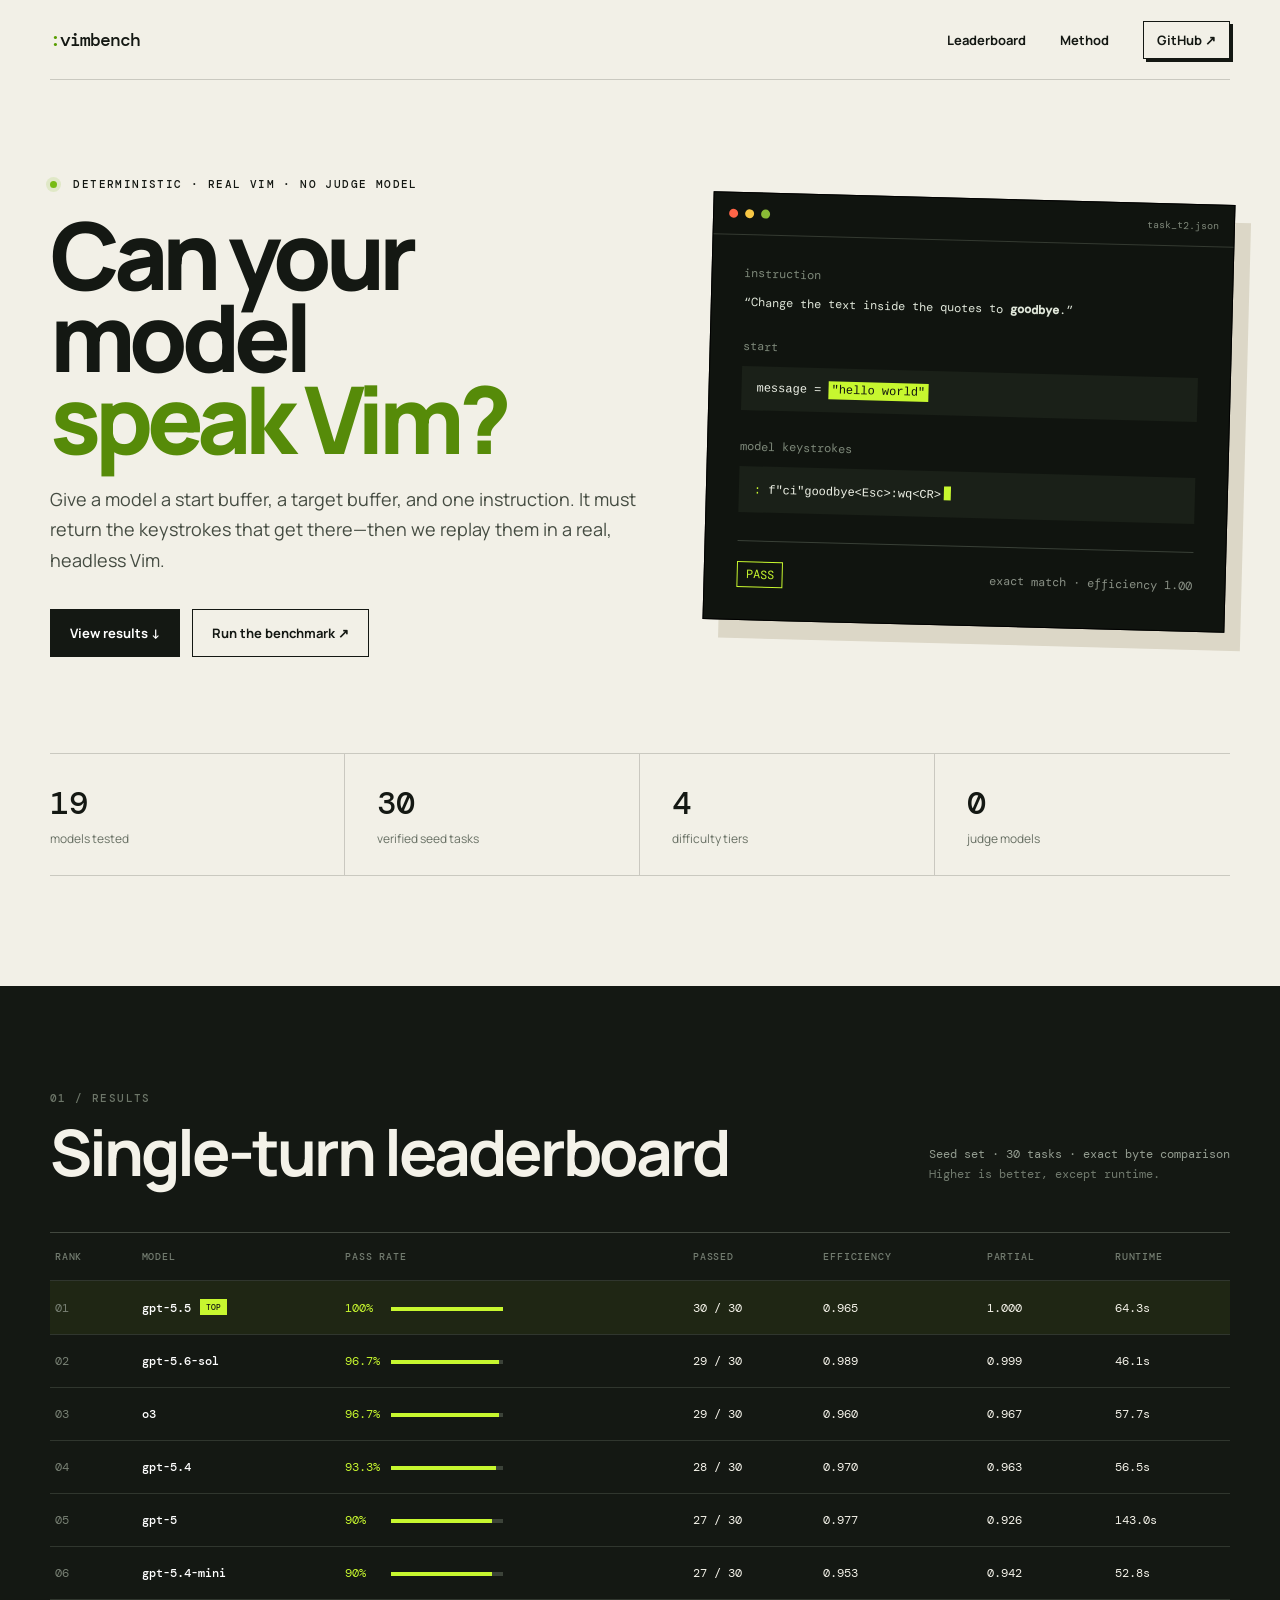
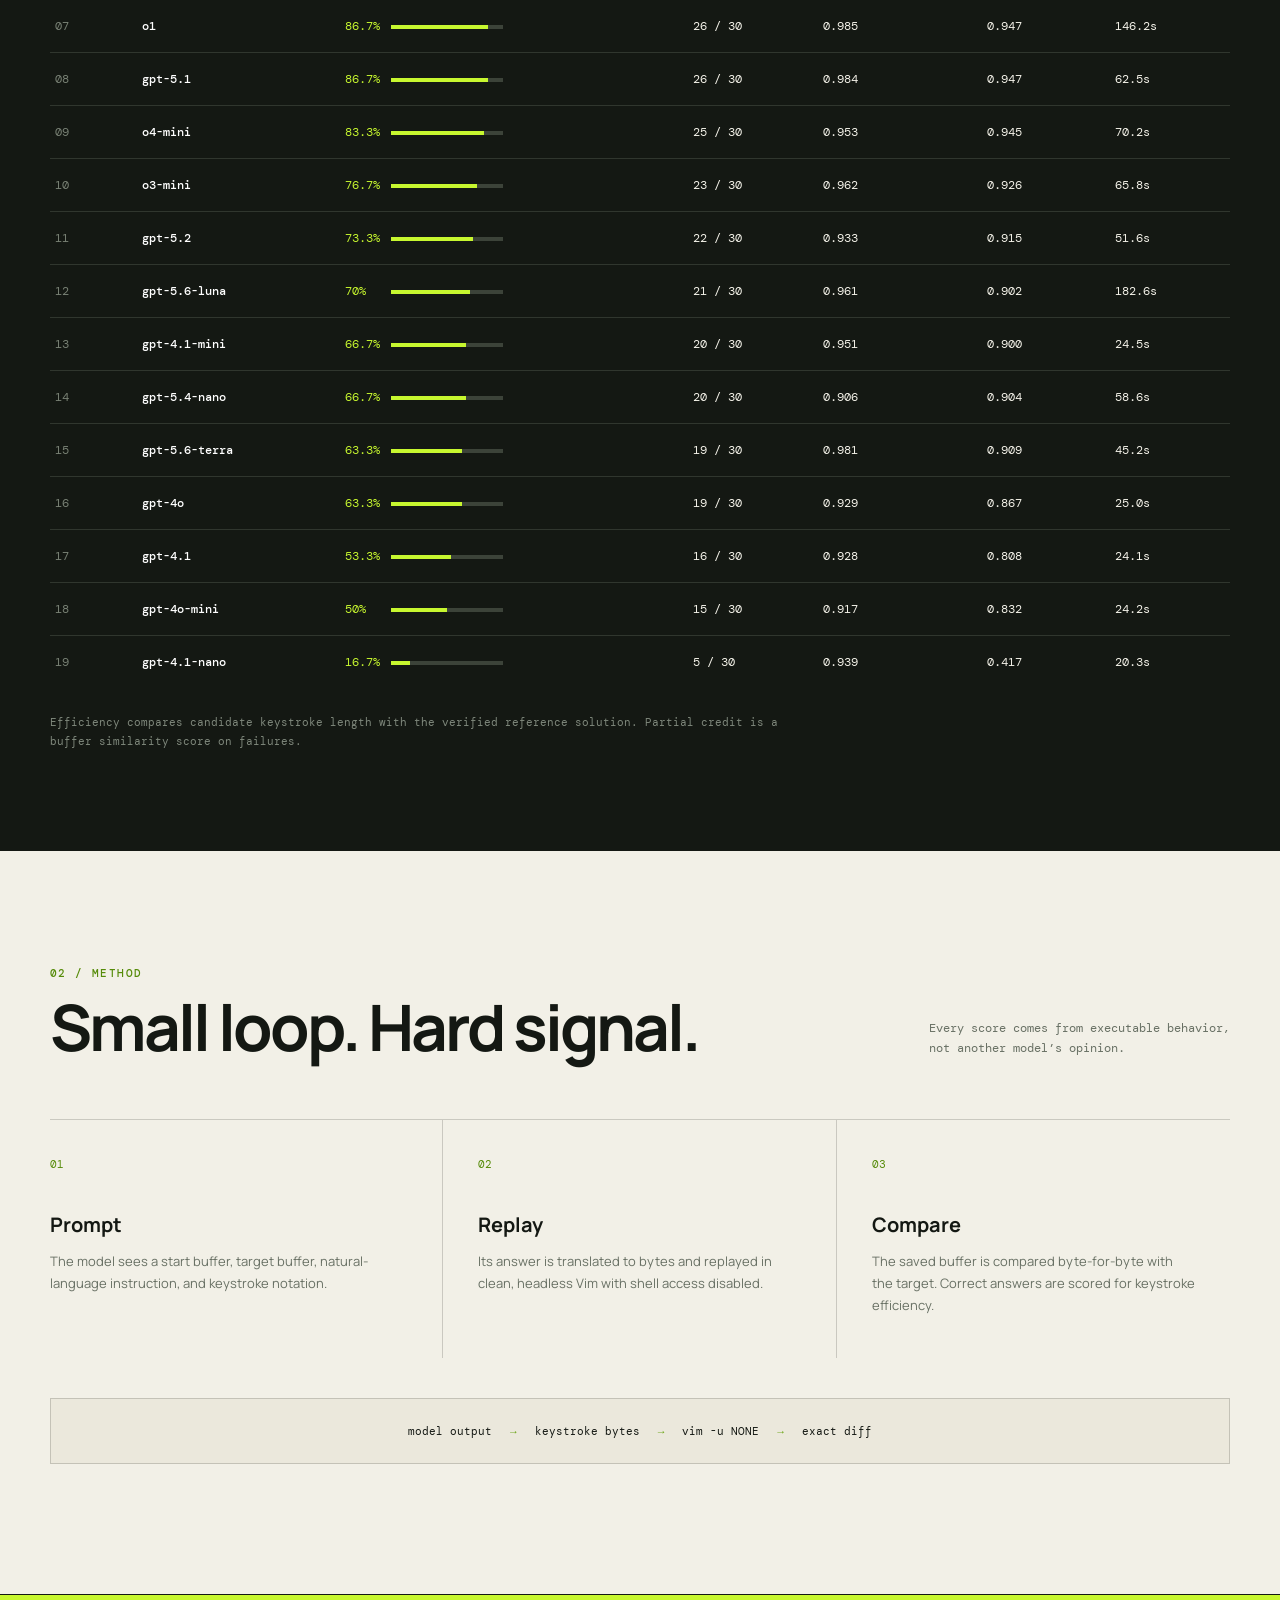
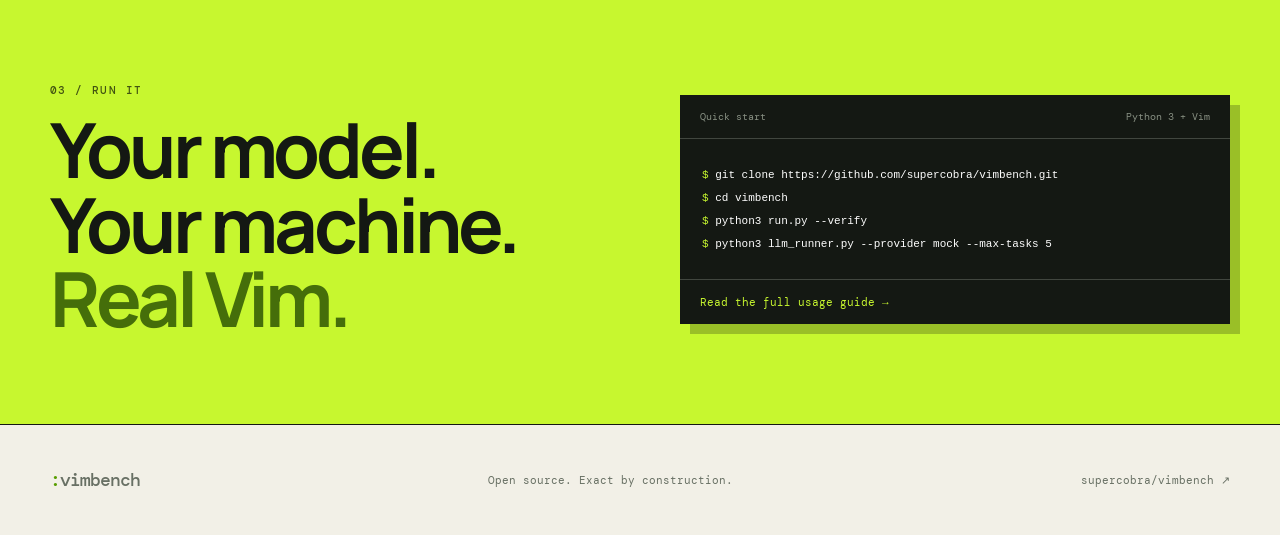
==== site/index.html @ 8936f8d9 "Add GitHub Pages benchmark leaderboard" ====
<!doctype html>
<html lang="en">
<head>
  <meta charset="utf-8">
  <meta name="viewport" content="width=device-width, initial-scale=1">
  <meta name="description" content="vimbench measures how well language models can edit text using real Vim keystrokes.">
  <meta name="theme-color" content="#10140f">
  <meta property="og:title" content="vimbench — LLM Vim skill benchmark">
  <meta property="og:description" content="Exact, deterministic scoring for language models editing with real Vim.">
  <meta property="og:type" content="website">
  <meta property="og:url" content="https://supercobra.github.io/vimbench/">
  <title>vimbench — benchmark LLMs on Vim</title>
  <link rel="stylesheet" href="styles.css">
  <script src="app.js" defer></script>
</head>
<body>
  <a class="skip-link" href="#leaderboard">Skip to leaderboard</a>
  <header class="nav shell">
    <a class="brand" href="#top" aria-label="vimbench home"><span aria-hidden="true">:</span>vimbench</a>
    <nav aria-label="Primary navigation">
      <a href="#leaderboard">Leaderboard</a>
      <a href="#method">Method</a>
      <a class="repo-link" href="https://github.com/supercobra/vimbench">GitHub <span aria-hidden="true">↗</span></a>
    </nav>
  </header>

  <main id="top">
    <section class="hero shell">
      <div class="hero-copy">
        <p class="eyebrow"><span class="status-dot" aria-hidden="true"></span> deterministic · real Vim · no judge model</p>
        <h1>Can your model<br><em>speak Vim?</em></h1>
        <p class="lede">Give a model a start buffer, a target buffer, and one instruction. It must return the keystrokes that get there—then we replay them in a real, headless Vim.</p>
        <div class="actions">
          <a class="button primary" href="#leaderboard">View results <span aria-hidden="true">↓</span></a>
          <a class="button secondary" href="https://github.com/supercobra/vimbench#usage-examples">Run the benchmark <span aria-hidden="true">↗</span></a>
        </div>
      </div>
      <div class="terminal" aria-label="Example vimbench task">
        <div class="terminal-bar"><span></span><span></span><span></span><strong>task_t2.json</strong></div>
        <div class="terminal-body">
          <p><span class="muted">instruction</span></p>
          <p class="quote">“Change the text inside the quotes to <b>goodbye</b>.”</p>
          <p><span class="muted">start</span></p>
          <pre><code>message = <mark>"hello world"</mark></code></pre>
          <p><span class="muted">model keystrokes</span></p>
          <pre class="command"><code><span class="prompt">:</span> f"ci"goodbye&lt;Esc&gt;:wq&lt;CR&gt;<span class="cursor"></span></code></pre>
          <div class="terminal-result"><span>PASS</span><span>exact match · efficiency 1.00</span></div>
        </div>
      </div>
    </section>

    <section class="stats shell" aria-label="Benchmark overview">
      <article><strong id="model-count">19</strong><span>models tested</span></article>
      <article><strong>30</strong><span>verified seed tasks</span></article>
      <article><strong>4</strong><span>difficulty tiers</span></article>
      <article><strong>0</strong><span>judge models</span></article>
    </section>

    <section class="leaderboard-section" id="leaderboard">
      <div class="shell">
        <div class="section-heading">
          <div>
            <p class="kicker">01 / RESULTS</p>
            <h2>Single-turn leaderboard</h2>
          </div>
          <p>Seed set · 30 tasks · exact byte comparison<br><span class="updated">Higher is better, except runtime.</span></p>
        </div>
        <div class="table-wrap">
          <table>
            <thead>
              <tr>
                <th scope="col">Rank</th>
                <th scope="col">Model</th>
                <th scope="col">Pass rate</th>
                <th scope="col">Passed</th>
                <th scope="col">Efficiency</th>
                <th scope="col">Partial</th>
                <th scope="col">Runtime</th>
              </tr>
            </thead>
            <tbody id="leaderboard-body">
              <tr><td colspan="7" class="loading">Loading benchmark results…</td></tr>
            </tbody>
          </table>
        </div>
        <p class="table-note">Efficiency compares candidate keystroke length with the verified reference solution. Partial credit is a buffer similarity score on failures.</p>
      </div>
    </section>

    <section class="method shell" id="method">
      <div class="section-heading">
        <div>
          <p class="kicker">02 / METHOD</p>
          <h2>Small loop. Hard signal.</h2>
        </div>
        <p>Every score comes from executable behavior,<br>not another model’s opinion.</p>
      </div>
      <div class="steps">
        <article>
          <span class="step-number">01</span>
          <h3>Prompt</h3>
          <p>The model sees a start buffer, target buffer, natural-language instruction, and keystroke notation.</p>
        </article>
        <article>
          <span class="step-number">02</span>
          <h3>Replay</h3>
          <p>Its answer is translated to bytes and replayed in clean, headless Vim with shell access disabled.</p>
        </article>
        <article>
          <span class="step-number">03</span>
          <h3>Compare</h3>
          <p>The saved buffer is compared byte-for-byte with the target. Correct answers are scored for keystroke efficiency.</p>
        </article>
      </div>
      <div class="pipeline" aria-label="Benchmark pipeline">
        <span>model output</span><b>→</b><span>keystroke bytes</span><b>→</b><span>vim -u NONE</span><b>→</b><span>exact diff</span>
      </div>
    </section>

    <section class="cta">
      <div class="shell cta-inner">
        <div>
          <p class="kicker">03 / RUN IT</p>
          <h2>Your model.<br>Your machine.<br><em>Real Vim.</em></h2>
        </div>
        <div class="install-card">
          <div class="install-title"><span>Quick start</span><span>Python 3 + Vim</span></div>
          <pre><code><span>$</span> git clone https://github.com/supercobra/vimbench.git
<span>$</span> cd vimbench
<span>$</span> python3 run.py --verify
<span>$</span> python3 llm_runner.py --provider mock --max-tasks 5</code></pre>
          <a href="https://github.com/supercobra/vimbench#usage-examples">Read the full usage guide <span aria-hidden="true">→</span></a>
        </div>
      </div>
    </section>
  </main>

  <footer class="shell">
    <a class="brand" href="#top"><span aria-hidden="true">:</span>vimbench</a>
    <p>Open source. Exact by construction.</p>
    <a href="https://github.com/supercobra/vimbench">supercobra/vimbench ↗</a>
  </footer>
</body>
</html>
---- site/styles.css ----
@import url('https://fonts.googleapis.com/css2?family=DM+Mono:wght@400;500&family=Manrope:wght@400;500;600;700;800&display=swap');

:root {
  --ink: #141813;
  --paper: #f2f0e7;
  --cream: #e7e3d5;
  --acid: #c7f72f;
  --orange: #ff6946;
  --muted: #687064;
  --line: rgba(20, 24, 19, 0.18);
  --mono: "DM Mono", monospace;
  --sans: "Manrope", sans-serif;
}

* { box-sizing: border-box; }
html { scroll-behavior: smooth; }
body { margin: 0; background: var(--paper); color: var(--ink); font-family: var(--sans); }
a { color: inherit; }
.shell { width: min(1180px, calc(100% - 48px)); margin-inline: auto; }
.skip-link { position: fixed; left: 16px; top: -60px; z-index: 10; background: var(--acid); padding: 12px; }
.skip-link:focus { top: 12px; }

.nav { height: 80px; display: flex; align-items: center; justify-content: space-between; border-bottom: 1px solid var(--line); }
.brand { font: 500 18px var(--mono); text-decoration: none; letter-spacing: -1px; }
.brand span { color: #589d00; }
.nav nav { display: flex; align-items: center; gap: 34px; }
.nav nav a { font-size: 13px; font-weight: 700; text-decoration: none; }
.nav nav a:hover { text-decoration: underline; text-underline-offset: 5px; }
.repo-link { border: 1px solid var(--ink); padding: 9px 13px; box-shadow: 3px 3px 0 var(--ink); }
.repo-link:hover { background: var(--acid); text-decoration: none !important; }

.hero { min-height: 650px; display: grid; grid-template-columns: 1.06fr 0.94fr; gap: 70px; align-items: center; padding-block: 86px 96px; }
.eyebrow, .kicker { font: 500 11px var(--mono); text-transform: uppercase; letter-spacing: 1.4px; }
.status-dot { display: inline-block; width: 7px; height: 7px; border-radius: 50%; margin-right: 8px; background: #77bb13; box-shadow: 0 0 0 4px rgba(119,187,19,.15); }
h1 { margin: 22px 0 24px; font-size: clamp(58px, 7.3vw, 104px); line-height: .88; letter-spacing: -6px; font-weight: 800; }
h1 em, .cta h2 em { color: #568b09; font-style: normal; }
.lede { max-width: 610px; margin: 0; color: #454c42; font-size: 18px; line-height: 1.7; }
.actions { display: flex; gap: 12px; margin-top: 34px; }
.button { padding: 14px 19px; font: 700 13px var(--sans); text-decoration: none; border: 1px solid var(--ink); }
.button.primary { background: var(--ink); color: white; }
.button.primary:hover { background: #35402f; }
.button.secondary:hover { background: white; }

.terminal { transform: rotate(1.5deg); background: #10140f; color: #eff2e8; border: 1px solid #000; box-shadow: 16px 18px 0 #dcd7c7; font: 12px var(--mono); }
.terminal-bar { height: 42px; padding: 0 15px; display: flex; align-items: center; gap: 7px; border-bottom: 1px solid #343a31; }
.terminal-bar > span { width: 9px; height: 9px; border-radius: 50%; background: #ff6548; }
.terminal-bar > span:nth-child(2) { background: #f7c744; }
.terminal-bar > span:nth-child(3) { background: #89bb36; }
.terminal-bar strong { margin-left: auto; color: #7e8779; font-weight: 400; font-size: 10px; }
.terminal-body { padding: 30px 32px 32px; }
.terminal-body p { margin: 0 0 12px; }
.terminal-body .muted { color: #7d8879; }
.terminal-body .quote { margin-bottom: 26px; color: #dfe6d9; line-height: 1.6; }
.terminal-body pre { margin: 0 0 28px; padding: 15px; background: #1a2018; overflow: auto; }
.terminal-body mark { background: var(--acid); color: #10140f; padding: 2px 3px; }
.command code { color: #f0f3e8; }
.prompt { color: var(--acid); }
.cursor { display: inline-block; width: 7px; height: 14px; margin-left: 3px; vertical-align: -2px; background: var(--acid); animation: blink 1s steps(1) infinite; }
@keyframes blink { 50% { opacity: 0; } }
.terminal-result { display: flex; justify-content: space-between; align-items: center; border-top: 1px solid #394037; padding-top: 20px; color: #899085; }
.terminal-result span:first-child { color: var(--acid); border: 1px solid var(--acid); padding: 4px 8px; }

.stats { display: grid; grid-template-columns: repeat(4, 1fr); border-block: 1px solid var(--line); }
.stats article { display: flex; flex-direction: column; padding: 28px 32px; border-right: 1px solid var(--line); }
.stats article:first-child { padding-left: 0; }
.stats article:last-child { border-right: 0; }
.stats strong { font: 500 32px var(--mono); }
.stats span { margin-top: 6px; color: var(--muted); font-size: 12px; }

.leaderboard-section { margin-top: 110px; padding: 105px 0 100px; background: var(--ink); color: #f4f2e9; }
.section-heading { display: flex; justify-content: space-between; align-items: end; gap: 30px; margin-bottom: 48px; }
.kicker { margin: 0 0 15px; color: #6d7669; }
.section-heading h2 { margin: 0; font-size: clamp(38px, 5vw, 64px); line-height: 1; letter-spacing: -3px; }
.section-heading > p { margin: 0; color: #949d91; font: 12px/1.7 var(--mono); }
.updated { color: #717a6e; }
.table-wrap { overflow-x: auto; border-top: 1px solid #42483f; }
table { width: 100%; border-collapse: collapse; min-width: 800px; }
th { padding: 17px 13px; color: #737c70; text-align: left; text-transform: uppercase; letter-spacing: .8px; font: 500 10px var(--mono); }
th:first-child, td:first-child { padding-left: 5px; }
td { padding: 18px 13px; border-top: 1px solid #30362e; font: 12px var(--mono); }
tbody tr { transition: background .15s ease; }
tbody tr:hover { background: #1d231b; }
tbody tr:first-child { background: rgba(199,247,47,.06); }
.rank { color: #788074; }
.model { font-weight: 500; color: #fff; }
.badge { display: inline-block; margin-left: 9px; padding: 3px 6px; background: var(--acid); color: var(--ink); font-size: 8px; vertical-align: 2px; }
.pass-cell { min-width: 200px; }
.pass-value { display: inline-block; width: 46px; color: var(--acid); }
.bar { display: inline-block; width: 112px; height: 4px; background: #3c4339; vertical-align: middle; }
.bar i { display: block; height: 100%; background: var(--acid); }
.loading { padding: 42px 5px; color: #848d80; }
.table-note { max-width: 760px; margin: 25px 0 0; color: #7f887c; font: 11px/1.7 var(--mono); }

.method { padding-block: 115px 130px; }
.method .section-heading { margin-bottom: 60px; }
.method .kicker { color: #568b09; }
.method .section-heading > p { color: var(--muted); }
.steps { display: grid; grid-template-columns: repeat(3, 1fr); border-top: 1px solid var(--line); }
.steps article { padding: 31px 35px 42px 0; border-right: 1px solid var(--line); }
.steps article + article { padding-left: 35px; }
.steps article:last-child { border-right: 0; }
.step-number { font: 11px var(--mono); color: #568b09; }
.steps h3 { margin: 38px 0 12px; font-size: 20px; }
.steps p { margin: 0; color: var(--muted); font-size: 13px; line-height: 1.7; }
.pipeline { display: flex; flex-wrap: wrap; justify-content: center; align-items: center; gap: 18px; margin-top: 40px; padding: 25px; border: 1px solid var(--line); background: #ebe8dc; font: 11px var(--mono); }
.pipeline b { color: #69a412; }

.cta { background: var(--acid); border-block: 1px solid var(--ink); }
.cta-inner { display: grid; grid-template-columns: 1fr 1fr; align-items: center; gap: 80px; padding-block: 88px; }
.cta .kicker { color: #425411; }
.cta h2 { margin: 0; font-size: clamp(48px, 6vw, 76px); line-height: .98; letter-spacing: -4px; }
.cta h2 em { color: #456e0a; }
.install-card { background: var(--ink); color: white; box-shadow: 10px 10px 0 rgba(20,24,19,.25); }
.install-title { display: flex; justify-content: space-between; padding: 15px 20px; border-bottom: 1px solid #41463f; color: #889083; font: 10px var(--mono); }
.install-card pre { margin: 0; padding: 24px 22px; overflow: auto; font: 11px/2 var(--mono); }
.install-card pre span { color: var(--acid); }
.install-card > a { display: block; padding: 15px 20px; border-top: 1px solid #41463f; color: var(--acid); text-decoration: none; font: 11px var(--mono); }
.install-card > a:hover { background: #20261e; }

footer { min-height: 110px; display: flex; align-items: center; justify-content: space-between; gap: 20px; color: var(--muted); font: 11px var(--mono); }
footer a:last-child { text-decoration: none; }
footer a:last-child:hover { color: var(--ink); }

@media (max-width: 880px) {
  .hero { grid-template-columns: 1fr; padding-block: 70px; }
  .terminal { max-width: 600px; }
  .stats { grid-template-columns: 1fr 1fr; }
  .stats article:nth-child(2) { border-right: 0; }
  .stats article:nth-child(3), .stats article:nth-child(4) { border-top: 1px solid var(--line); }
  .stats article:nth-child(3) { padding-left: 0; }
  .steps { grid-template-columns: 1fr; }
  .steps article, .steps article + article { padding: 28px 0; border-right: 0; border-bottom: 1px solid var(--line); }
  .steps h3 { margin-top: 16px; }
  .cta-inner { grid-template-columns: 1fr; }
}

@media (max-width: 600px) {
  .shell { width: min(100% - 28px, 1180px); }
  .nav { height: 65px; }
  .nav nav { gap: 16px; }
  .nav nav > a:not(.repo-link) { display: none; }
  .repo-link { box-shadow: 2px 2px 0 var(--ink); }
  .hero { gap: 50px; min-height: auto; }
  h1 { font-size: 58px; letter-spacing: -4px; }
  .lede { font-size: 16px; }
  .actions { flex-direction: column; align-items: stretch; text-align: center; }
  .terminal { transform: none; box-shadow: 7px 8px 0 #dcd7c7; }
  .terminal-body { padding: 23px 20px; }
  .terminal-result { align-items: start; gap: 15px; flex-direction: column; }
  .stats article { padding: 22px 15px; }
  .stats article:first-child, .stats article:nth-child(3) { padding-left: 0; }
  .section-heading { align-items: start; flex-direction: column; }
  .section-heading h2 { letter-spacing: -2px; }
  .leaderboard-section { margin-top: 70px; padding-block: 75px; }
  .method { padding-block: 80px; }
  .pipeline { justify-content: flex-start; }
  .pipeline b { transform: rotate(90deg); }
  .cta-inner { gap: 45px; padding-block: 70px; }
  footer { padding-block: 30px; flex-direction: column; align-items: flex-start; }
}

@media (prefers-reduced-motion: reduce) {
  html { scroll-behavior: auto; }
  .cursor { animation: none; }
}
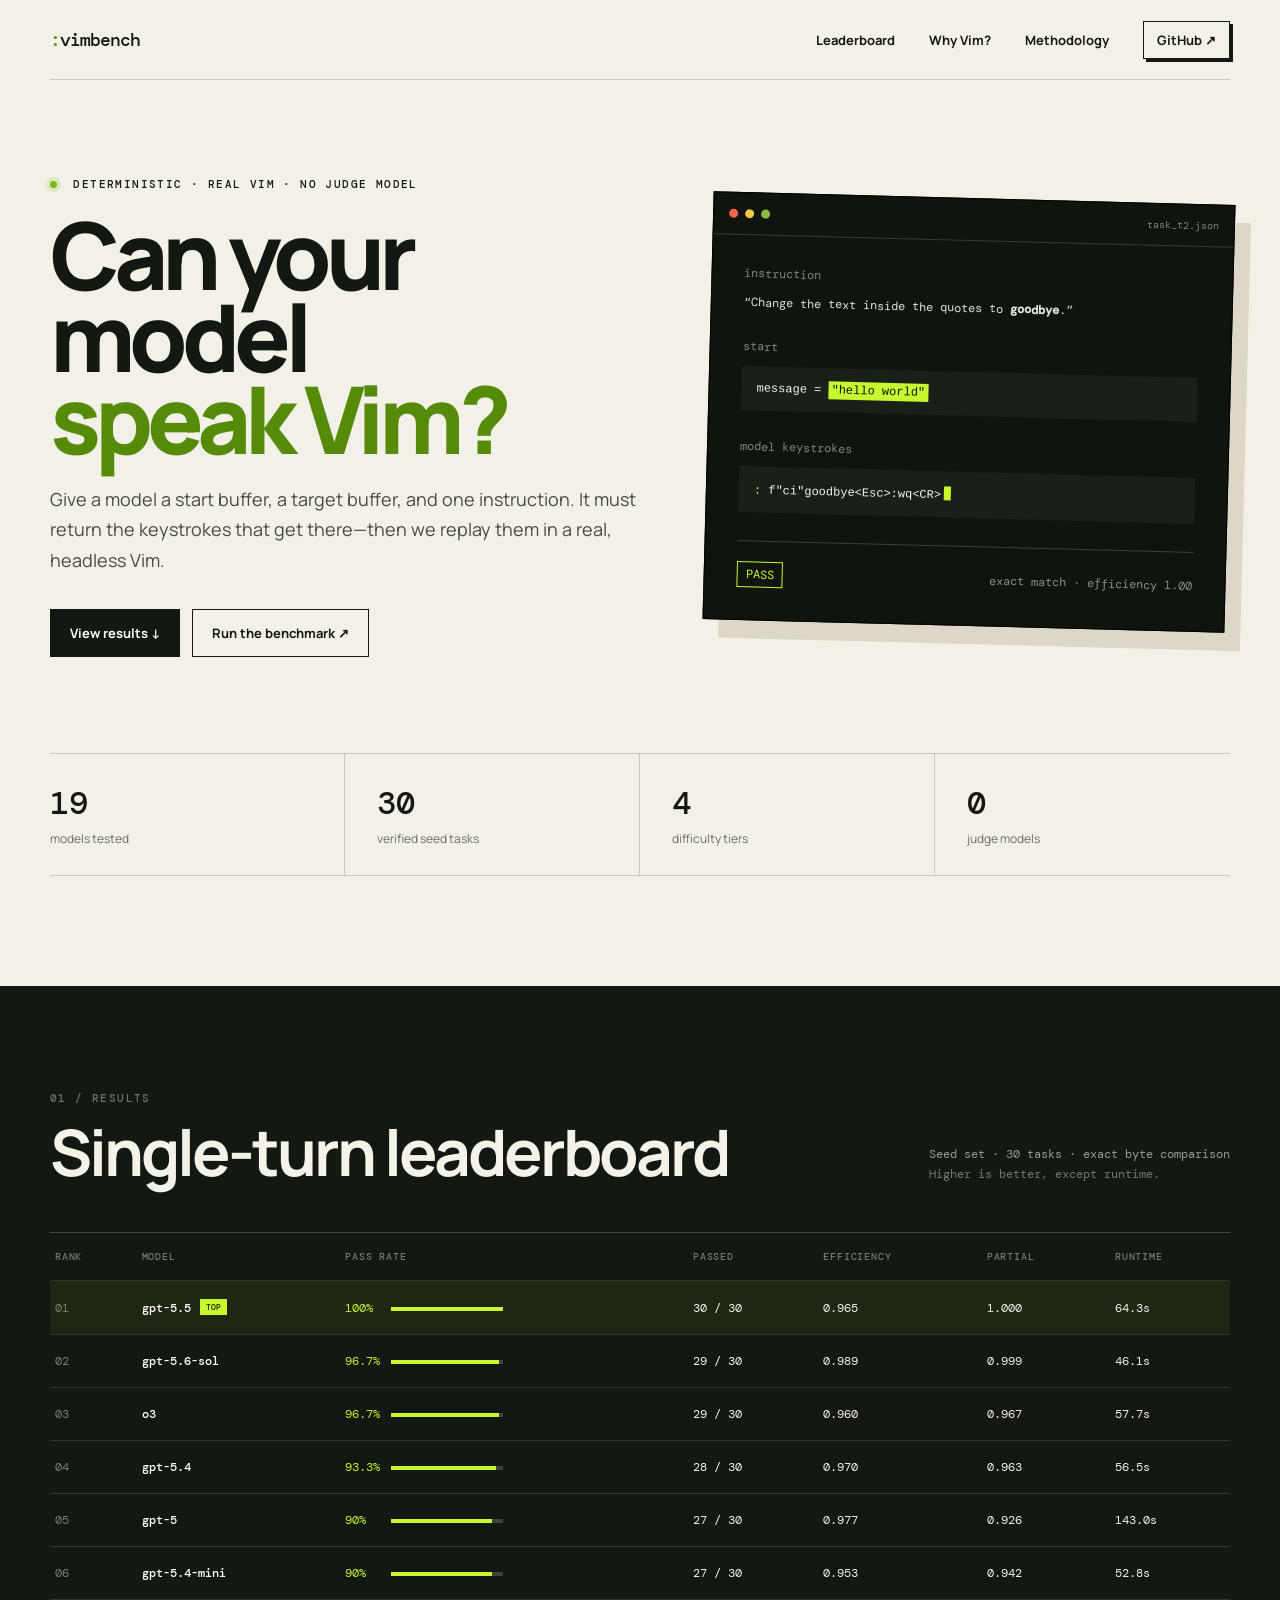
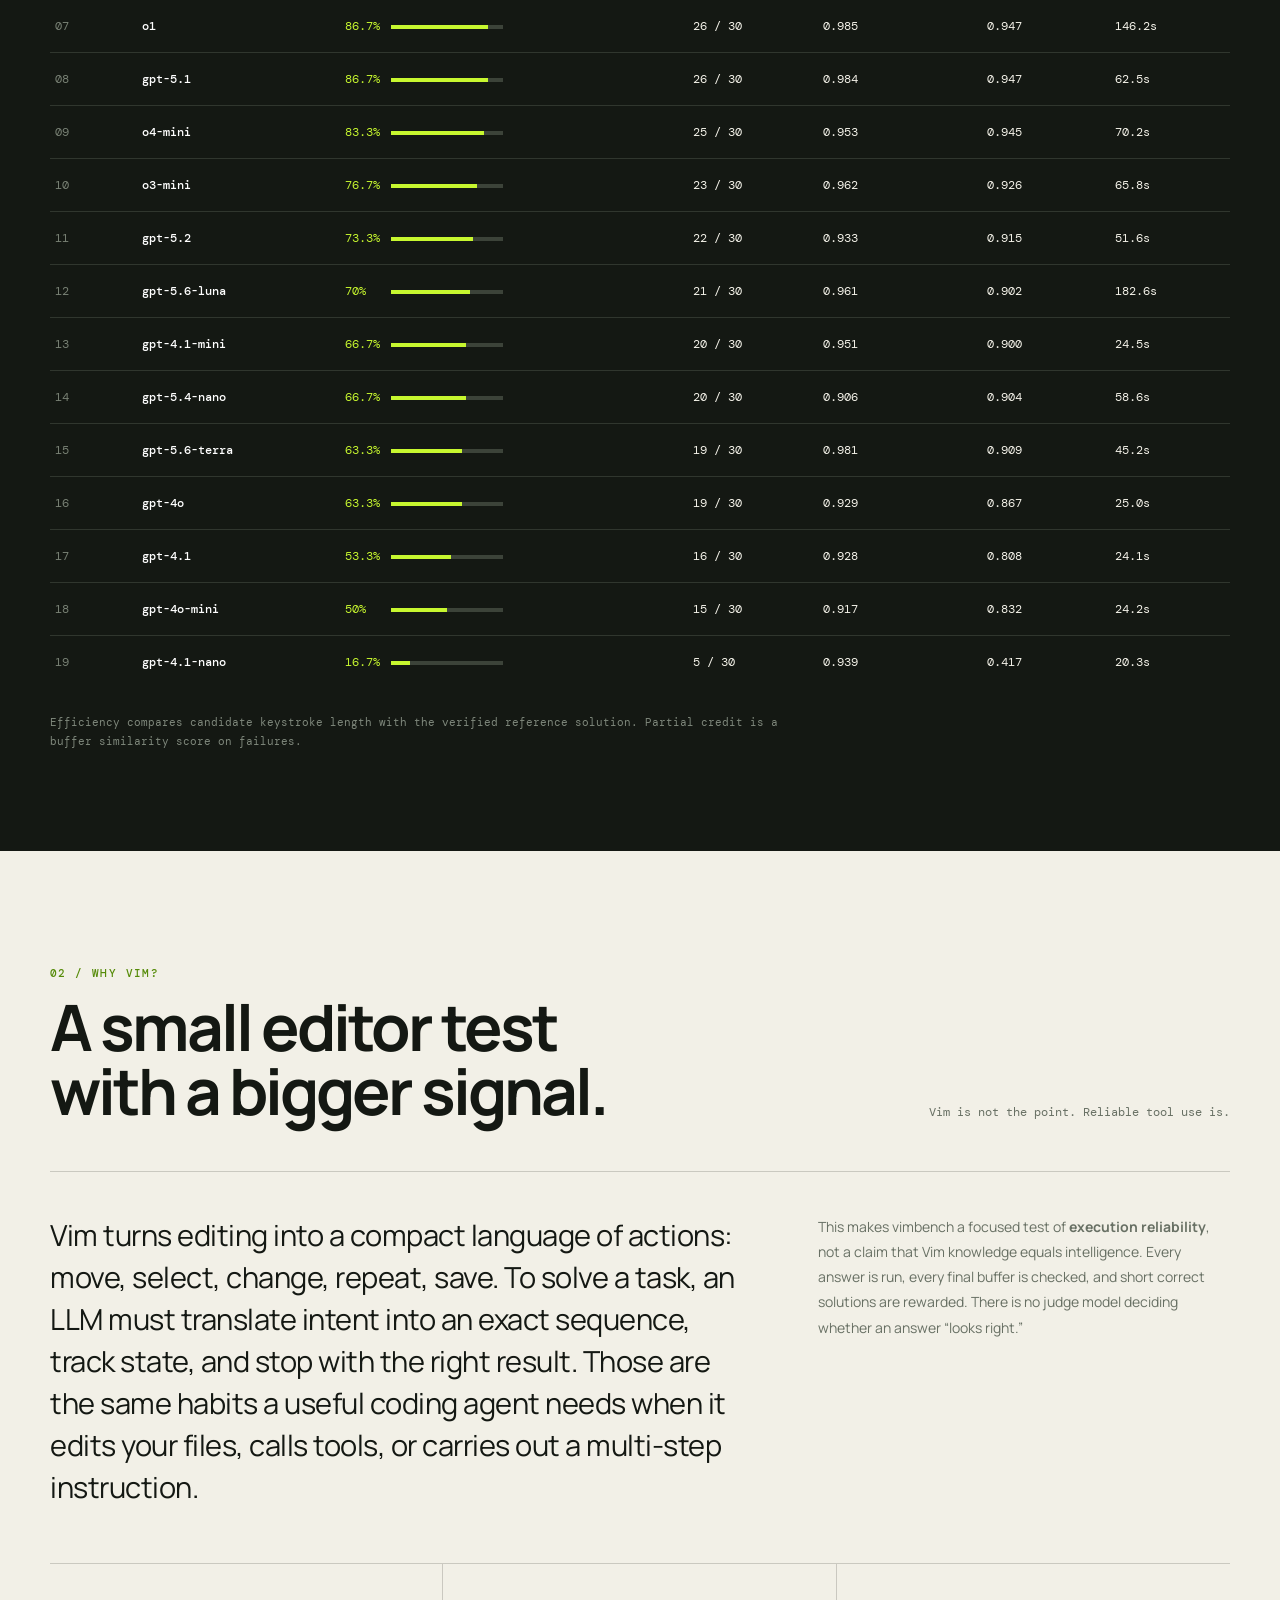
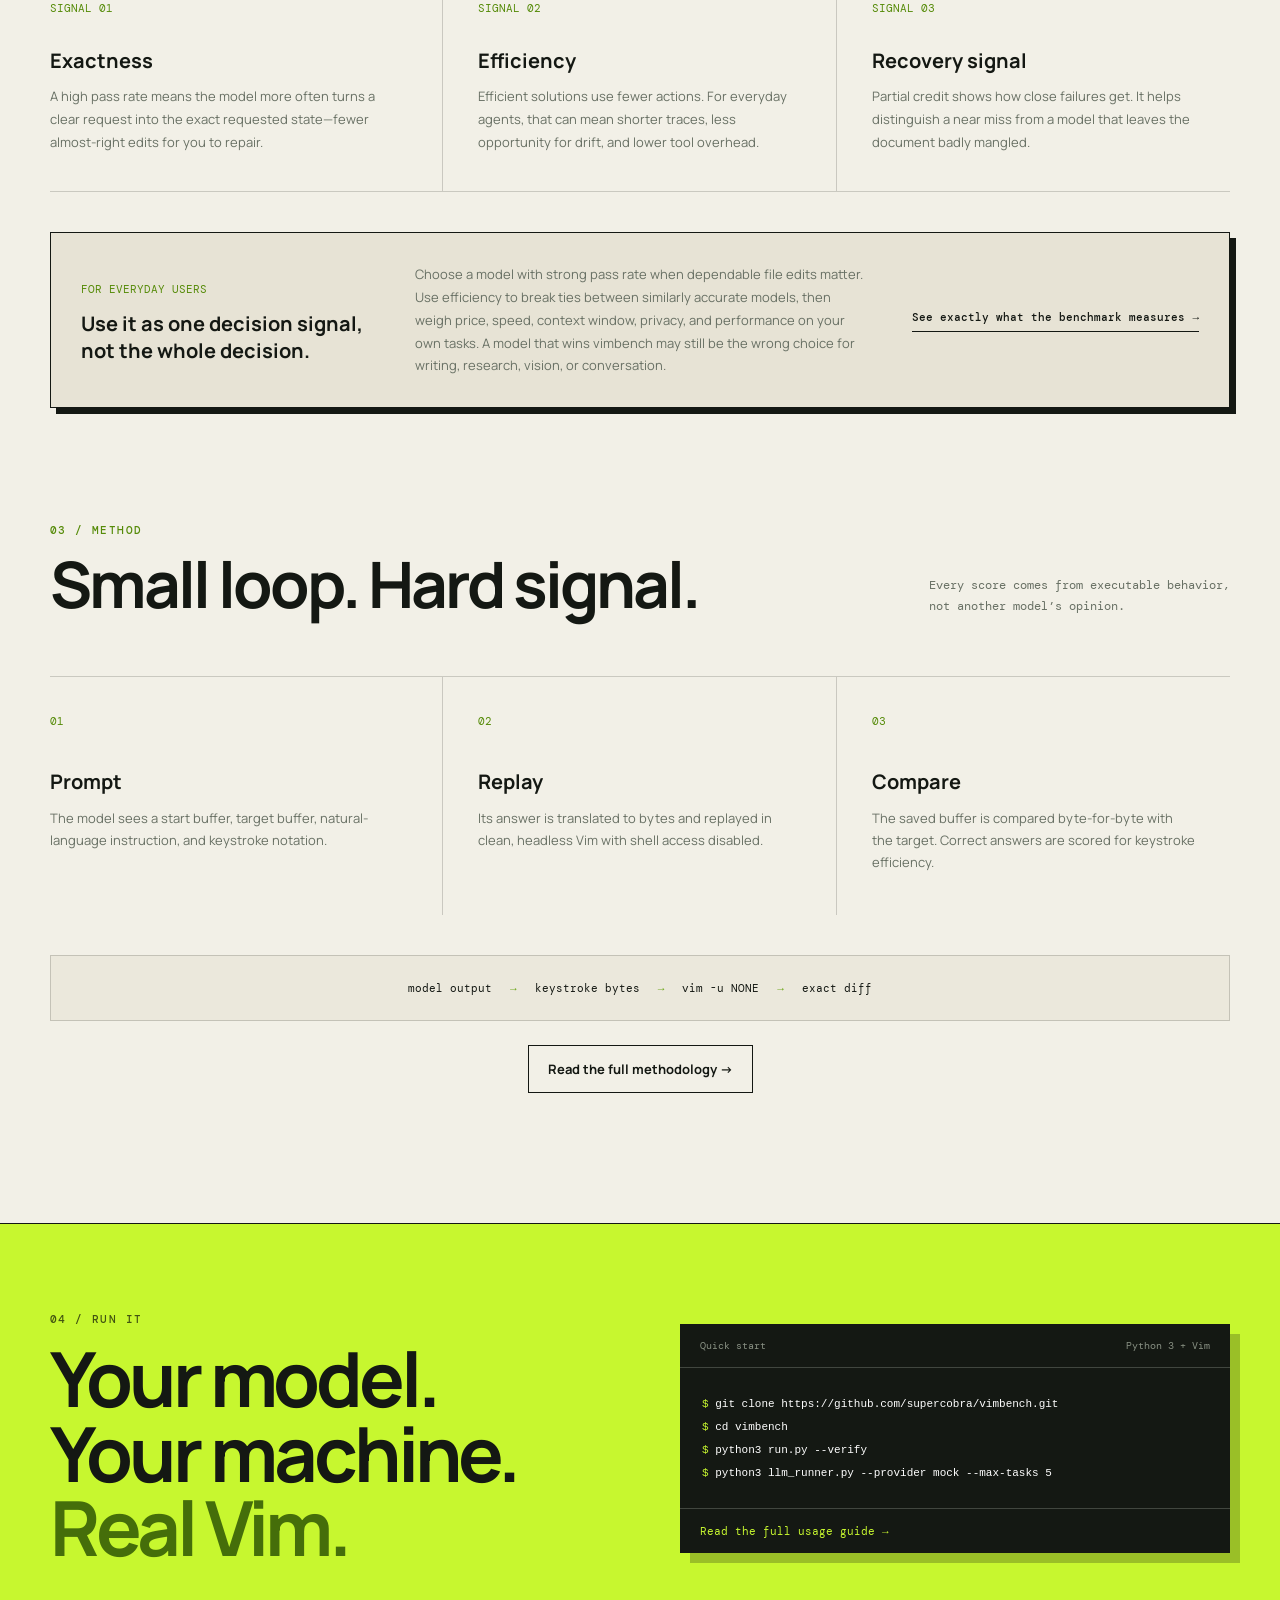
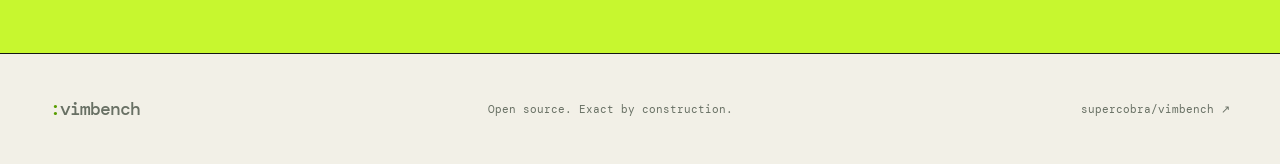
==== commit b7bca1f9: "Explain benchmark value and methodology" ====
--- a/site/index.html
+++ b/site/index.html
@@ -19,7 +19,8 @@
     <a class="brand" href="#top" aria-label="vimbench home"><span aria-hidden="true">:</span>vimbench</a>
     <nav aria-label="Primary navigation">
       <a href="#leaderboard">Leaderboard</a>
-      <a href="#method">Method</a>
+      <a href="#why-vim">Why Vim?</a>
+      <a href="methodology.html">Methodology</a>
       <a class="repo-link" href="https://github.com/supercobra/vimbench">GitHub <span aria-hidden="true">↗</span></a>
     </nav>
   </header>
@@ -87,10 +88,49 @@
       </div>
     </section>
 
+    <section class="why shell" id="why-vim">
+      <div class="section-heading">
+        <div>
+          <p class="kicker">02 / WHY VIM?</p>
+          <h2>A small editor test<br>with a bigger signal.</h2>
+        </div>
+        <p>Vim is not the point. Reliable tool use is.</p>
+      </div>
+      <div class="why-intro">
+        <p class="why-lede">Vim turns editing into a compact language of actions: move, select, change, repeat, save. To solve a task, an LLM must translate intent into an exact sequence, track state, and stop with the right result. Those are the same habits a useful coding agent needs when it edits your files, calls tools, or carries out a multi-step instruction.</p>
+        <p>This makes vimbench a focused test of <strong>execution reliability</strong>, not a claim that Vim knowledge equals intelligence. Every answer is run, every final buffer is checked, and short correct solutions are rewarded. There is no judge model deciding whether an answer “looks right.”</p>
+      </div>
+      <div class="choice-grid">
+        <article>
+          <span class="step-number">SIGNAL 01</span>
+          <h3>Exactness</h3>
+          <p>A high pass rate means the model more often turns a clear request into the exact requested state—fewer almost-right edits for you to repair.</p>
+        </article>
+        <article>
+          <span class="step-number">SIGNAL 02</span>
+          <h3>Efficiency</h3>
+          <p>Efficient solutions use fewer actions. For everyday agents, that can mean shorter traces, less opportunity for drift, and lower tool overhead.</p>
+        </article>
+        <article>
+          <span class="step-number">SIGNAL 03</span>
+          <h3>Recovery signal</h3>
+          <p>Partial credit shows how close failures get. It helps distinguish a near miss from a model that leaves the document badly mangled.</p>
+        </article>
+      </div>
+      <aside class="choice-note">
+        <div>
+          <span class="step-number">FOR EVERYDAY USERS</span>
+          <h3>Use it as one decision signal, not the whole decision.</h3>
+        </div>
+        <p>Choose a model with strong pass rate when dependable file edits matter. Use efficiency to break ties between similarly accurate models, then weigh price, speed, context window, privacy, and performance on your own tasks. A model that wins vimbench may still be the wrong choice for writing, research, vision, or conversation.</p>
+        <a class="text-link" href="methodology.html">See exactly what the benchmark measures <span aria-hidden="true">→</span></a>
+      </aside>
+    </section>
+
     <section class="method shell" id="method">
       <div class="section-heading">
         <div>
-          <p class="kicker">02 / METHOD</p>
+          <p class="kicker">03 / METHOD</p>
           <h2>Small loop. Hard signal.</h2>
         </div>
         <p>Every score comes from executable behavior,<br>not another model’s opinion.</p>
@@ -115,12 +155,13 @@
       <div class="pipeline" aria-label="Benchmark pipeline">
         <span>model output</span><b>→</b><span>keystroke bytes</span><b>→</b><span>vim -u NONE</span><b>→</b><span>exact diff</span>
       </div>
+      <a class="button methodology-link" href="methodology.html">Read the full methodology <span aria-hidden="true">→</span></a>
     </section>
 
     <section class="cta">
       <div class="shell cta-inner">
         <div>
-          <p class="kicker">03 / RUN IT</p>
+          <p class="kicker">04 / RUN IT</p>
           <h2>Your model.<br>Your machine.<br><em>Real Vim.</em></h2>
         </div>
         <div class="install-card">
--- a/site/styles.css
+++ b/site/styles.css
@@ -91,6 +91,23 @@
 .loading { padding: 42px 5px; color: #848d80; }
 .table-note { max-width: 760px; margin: 25px 0 0; color: #7f887c; font: 11px/1.7 var(--mono); }
 
+.why { padding-top: 115px; }
+.why .kicker, .why .step-number { color: #568b09; }
+.why .section-heading > p { color: var(--muted); }
+.why-intro { display: grid; grid-template-columns: 1.25fr .75fr; gap: 80px; padding: 42px 0 55px; border-top: 1px solid var(--line); }
+.why-intro p { margin: 0; color: var(--muted); font-size: 14px; line-height: 1.8; }
+.why-intro .why-lede { color: var(--ink); font-size: clamp(20px, 2.4vw, 29px); line-height: 1.45; letter-spacing: -.5px; }
+.choice-grid { display: grid; grid-template-columns: repeat(3, 1fr); border-block: 1px solid var(--line); }
+.choice-grid article { padding: 31px 35px 38px 0; border-right: 1px solid var(--line); }
+.choice-grid article + article { padding-left: 35px; }
+.choice-grid article:last-child { border-right: 0; }
+.choice-grid h3, .choice-note h3 { margin: 30px 0 11px; font-size: 20px; }
+.choice-grid p, .choice-note p { margin: 0; color: var(--muted); font-size: 13px; line-height: 1.75; }
+.choice-note { display: grid; grid-template-columns: .8fr 1.25fr auto; gap: 45px; align-items: center; margin-top: 40px; padding: 30px; border: 1px solid var(--ink); box-shadow: 6px 6px 0 var(--ink); background: var(--cream); }
+.choice-note h3 { margin: 12px 0 0; }
+.text-link { font: 500 11px/1.5 var(--mono); text-decoration: none; border-bottom: 1px solid var(--ink); padding-bottom: 5px; }
+.text-link:hover { color: #568b09; border-color: #568b09; }
+
 .method { padding-block: 115px 130px; }
 .method .section-heading { margin-bottom: 60px; }
 .method .kicker { color: #568b09; }
@@ -104,6 +121,8 @@
 .steps p { margin: 0; color: var(--muted); font-size: 13px; line-height: 1.7; }
 .pipeline { display: flex; flex-wrap: wrap; justify-content: center; align-items: center; gap: 18px; margin-top: 40px; padding: 25px; border: 1px solid var(--line); background: #ebe8dc; font: 11px var(--mono); }
 .pipeline b { color: #69a412; }
+.methodology-link { display: table; margin: 24px auto 0; }
+.methodology-link:hover { background: var(--ink); color: white; }
 
 .cta { background: var(--acid); border-block: 1px solid var(--ink); }
 .cta-inner { display: grid; grid-template-columns: 1fr 1fr; align-items: center; gap: 80px; padding-block: 88px; }
@@ -121,6 +140,89 @@
 footer a:last-child { text-decoration: none; }
 footer a:last-child:hover { color: var(--ink); }
 
+/* Methodology page */
+.methodology-hero { padding-block: 90px 100px; }
+.methodology-hero h1 { max-width: 980px; margin-block: 24px 40px; }
+.methodology-intro { display: grid; grid-template-columns: 1.2fr .8fr; gap: 80px; max-width: 930px; }
+.methodology-intro p { margin: 0; color: var(--muted); font-size: 14px; line-height: 1.8; }
+.methodology-intro p:first-child { color: var(--ink); font-size: 22px; line-height: 1.55; }
+.page-index { display: grid; grid-template-columns: repeat(6, 1fr); margin-top: 70px; border-block: 1px solid var(--line); }
+.page-index a { padding: 18px 10px; border-right: 1px solid var(--line); text-decoration: none; font: 500 10px var(--mono); }
+.page-index a:last-child { border-right: 0; }
+.page-index a:hover { background: var(--acid); }
+.page-index span { margin-right: 8px; color: #568b09; }
+.method-section { padding-block: 110px; scroll-margin-top: 20px; }
+.method-layout { display: grid; grid-template-columns: .7fr 1.3fr; gap: 100px; }
+.method-layout > header h2 { margin: 0 0 25px; font-size: clamp(40px, 5vw, 64px); line-height: 1; letter-spacing: -3px; }
+.section-summary { max-width: 360px; margin: 0; color: var(--muted); font-size: 13px; line-height: 1.8; }
+.method-content h3 { margin: 0 0 9px; font-size: 18px; }
+.method-content p { color: var(--muted); font-size: 13px; line-height: 1.75; }
+.method-content code { font-family: var(--mono); }
+.dark-section { max-width: none; background: var(--ink); color: #f4f2e9; }
+.dark-section .kicker { color: var(--acid); }
+.dark-section .section-summary, .dark-section .method-content p { color: #969f93; }
+.protocol-list { margin: 0; padding: 0; list-style: none; }
+.protocol-list li { display: grid; grid-template-columns: 48px 1fr; gap: 18px; padding: 0 0 28px; margin-bottom: 28px; border-bottom: 1px solid #353b33; }
+.protocol-list li > span { display: grid; width: 34px; height: 34px; place-items: center; border: 1px solid #596054; color: var(--acid); font: 11px var(--mono); }
+.protocol-list p { margin: 0; }
+.code-panel { margin-top: 35px; background: #0d100c; border: 1px solid #3b4238; font-family: var(--mono); }
+.code-panel-title { display: flex; justify-content: space-between; padding: 13px 16px; border-bottom: 1px solid #3b4238; color: #7f887b; font-size: 10px; }
+.code-panel pre { margin: 0; padding: 24px; color: var(--acid); line-height: 1.7; overflow: auto; }
+.task-anatomy { display: grid; grid-template-columns: 1fr 1fr; border: 1px solid var(--line); }
+.task-anatomy > div { min-width: 0; padding: 22px; border-right: 1px solid var(--line); border-bottom: 1px solid var(--line); }
+.task-anatomy > div:nth-child(2n) { border-right: 0; }
+.task-anatomy > div:nth-last-child(-n+2) { border-bottom: 0; }
+.task-anatomy span, .tier-grid span, .interpret-grid span { color: #568b09; font: 500 10px var(--mono); text-transform: uppercase; letter-spacing: 1px; }
+.task-anatomy p { margin-bottom: 0; color: var(--ink); }
+.task-anatomy pre { margin: 12px 0 0; overflow: auto; font: 11px var(--mono); }
+.tier-grid { display: grid; grid-template-columns: 1fr 1fr; margin-top: 35px; }
+.tier-grid article { padding: 25px 28px 25px 0; border-top: 1px solid var(--line); }
+.tier-grid article:nth-child(2n) { padding-left: 28px; border-left: 1px solid var(--line); }
+.tier-grid h3 { margin-top: 15px; }
+.tier-grid p { margin-bottom: 0; }
+.callout { margin: 25px 0 0; padding: 22px 25px; background: var(--cream); border-left: 4px solid #568b09; }
+.callout strong { color: var(--ink); }
+.scoring-section { background: var(--acid); }
+.scoring-section .kicker { color: #425411; }
+.scoring-section .section-summary, .scoring-section .method-content p { color: #465039; }
+.score-cards { display: grid; grid-template-columns: 1fr 1fr; border: 1px solid var(--ink); }
+.score-cards article { padding: 28px; border-right: 1px solid var(--ink); border-bottom: 1px solid var(--ink); }
+.score-cards article:nth-child(2n) { border-right: 0; }
+.score-cards article:nth-last-child(-n+2) { border-bottom: 0; }
+.score-symbol { display: block; margin-bottom: 40px; font: 11px var(--mono); }
+.score-cards code { display: inline-block; padding: 6px 8px; background: var(--ink); color: var(--acid); font-size: 10px; }
+.score-cards p { margin-bottom: 0; }
+.usage-metrics { grid-column: 1 / -1; display: grid; grid-template-columns: 1fr 1fr; gap: 45px; padding: 30px; background: var(--ink); color: white; }
+.usage-metrics .score-symbol { margin-bottom: 18px; color: var(--acid); }
+.usage-metrics h3 { font-size: 22px; }
+.scoring-section .usage-metrics p { color: #aab2a6; }
+.usage-metrics code { margin-bottom: 8px; background: var(--acid); color: var(--ink); }
+.scoring-section .usage-metrics .metric-caution { color: #7f887b; font: 10px/1.7 var(--mono); }
+.interpret-grid { display: grid; grid-template-columns: 1fr 1fr; gap: 18px; }
+.interpret-grid article { padding: 28px; border: 1px solid var(--line); }
+.interpret-grid .good-signal { background: #e4edc9; }
+.interpret-grid .weak-signal { background: #e9e5dc; }
+.interpret-grid ul { margin: 22px 0 0; padding-left: 18px; }
+.interpret-grid li { margin-bottom: 12px; color: #4d554a; font-size: 13px; line-height: 1.5; }
+.decision-steps { margin-top: 45px; }
+.decision-steps > h3 { margin-bottom: 25px; }
+.decision-steps ol { margin: 0; padding: 0; list-style: none; counter-reset: decision; }
+.decision-steps li { position: relative; padding: 18px 0 18px 54px; border-top: 1px solid var(--line); color: var(--muted); font-size: 13px; line-height: 1.7; counter-increment: decision; }
+.decision-steps li::before { content: "0" counter(decision); position: absolute; left: 0; color: #568b09; font: 11px var(--mono); }
+.decision-steps strong { color: var(--ink); }
+.controls-grid { display: grid; grid-template-columns: 1fr 1fr; }
+.controls-grid article { padding: 5px 30px 26px 0; margin-bottom: 26px; border-bottom: 1px solid #353b33; }
+.controls-grid article:nth-child(2n) { padding-left: 30px; border-left: 1px solid #353b33; }
+.controls-grid p { margin-bottom: 0; }
+.controls-grid code { color: var(--acid); }
+.limits-list article { display: grid; grid-template-columns: 45px 1fr; gap: 20px; padding: 24px 0; border-top: 1px solid var(--line); }
+.limits-list article > span { color: #568b09; font: 11px var(--mono); }
+.limits-list p { margin: 0; }
+.reproduce { background: var(--acid); border-block: 1px solid var(--ink); }
+.reproduce-inner { display: grid; grid-template-columns: 1fr 1fr; gap: 90px; align-items: center; padding-block: 90px; }
+.reproduce h2 { margin: 0; font-size: clamp(48px, 6vw, 76px); line-height: .98; letter-spacing: -4px; }
+.reproduce p:not(.kicker) { max-width: 500px; color: #465039; font-size: 14px; line-height: 1.7; }
+
 @media (max-width: 880px) {
   .hero { grid-template-columns: 1fr; padding-block: 70px; }
   .terminal { max-width: 600px; }
@@ -128,6 +230,19 @@
   .stats article:nth-child(2) { border-right: 0; }
   .stats article:nth-child(3), .stats article:nth-child(4) { border-top: 1px solid var(--line); }
   .stats article:nth-child(3) { padding-left: 0; }
+  .why-intro { grid-template-columns: 1fr; gap: 28px; }
+  .choice-grid { grid-template-columns: 1fr; }
+  .choice-grid article, .choice-grid article + article { padding: 28px 0; border-right: 0; border-bottom: 1px solid var(--line); }
+  .choice-grid article:last-child { border-bottom: 0; }
+  .choice-grid h3 { margin-top: 16px; }
+  .choice-note { grid-template-columns: 1fr; gap: 24px; }
+  .method-layout { grid-template-columns: 1fr; gap: 50px; }
+  .method-layout > header { max-width: 620px; }
+  .page-index { grid-template-columns: repeat(3, 1fr); }
+  .page-index a:nth-child(3) { border-right: 0; }
+  .page-index a:nth-child(-n+3) { border-bottom: 1px solid var(--line); }
+  .methodology-intro { grid-template-columns: 1fr; gap: 25px; }
+  .reproduce-inner { grid-template-columns: 1fr; }
   .steps { grid-template-columns: 1fr; }
   .steps article, .steps article + article { padding: 28px 0; border-right: 0; border-bottom: 1px solid var(--line); }
   .steps h3 { margin-top: 16px; }
@@ -152,6 +267,26 @@
   .section-heading { align-items: start; flex-direction: column; }
   .section-heading h2 { letter-spacing: -2px; }
   .leaderboard-section { margin-top: 70px; padding-block: 75px; }
+  .why { padding-top: 80px; }
+  .why-intro { padding-block: 30px 40px; }
+  .choice-note { padding: 24px; box-shadow: 4px 4px 0 var(--ink); }
+  .methodology-hero { padding-block: 65px 75px; }
+  .methodology-hero h1 { font-size: 54px; }
+  .page-index { grid-template-columns: 1fr 1fr; margin-top: 45px; }
+  .page-index a, .page-index a:nth-child(3) { border-right: 1px solid var(--line); border-bottom: 1px solid var(--line); }
+  .page-index a:nth-child(2n) { border-right: 0; }
+  .page-index a:nth-last-child(-n+2) { border-bottom: 0; }
+  .method-section { padding-block: 75px; }
+  .method-layout { gap: 38px; }
+  .method-layout > header h2 { letter-spacing: -2px; }
+  .task-anatomy, .tier-grid, .score-cards, .interpret-grid, .controls-grid, .usage-metrics { grid-template-columns: 1fr; }
+  .task-anatomy > div, .task-anatomy > div:nth-child(2n), .task-anatomy > div:nth-last-child(-n+2) { border-right: 0; border-bottom: 1px solid var(--line); }
+  .task-anatomy > div:last-child { border-bottom: 0; }
+  .tier-grid article:nth-child(2n), .tier-grid article { padding: 24px 0; border-left: 0; }
+  .score-cards article, .score-cards article:nth-child(2n), .score-cards article:nth-last-child(-n+2) { border-right: 0; border-bottom: 1px solid var(--ink); }
+  .score-cards article:last-child { border-bottom: 0; }
+  .controls-grid article:nth-child(2n), .controls-grid article { padding: 5px 0 24px; border-left: 0; }
+  .reproduce-inner { gap: 45px; padding-block: 70px; }
   .method { padding-block: 80px; }
   .pipeline { justify-content: flex-start; }
   .pipeline b { transform: rotate(90deg); }
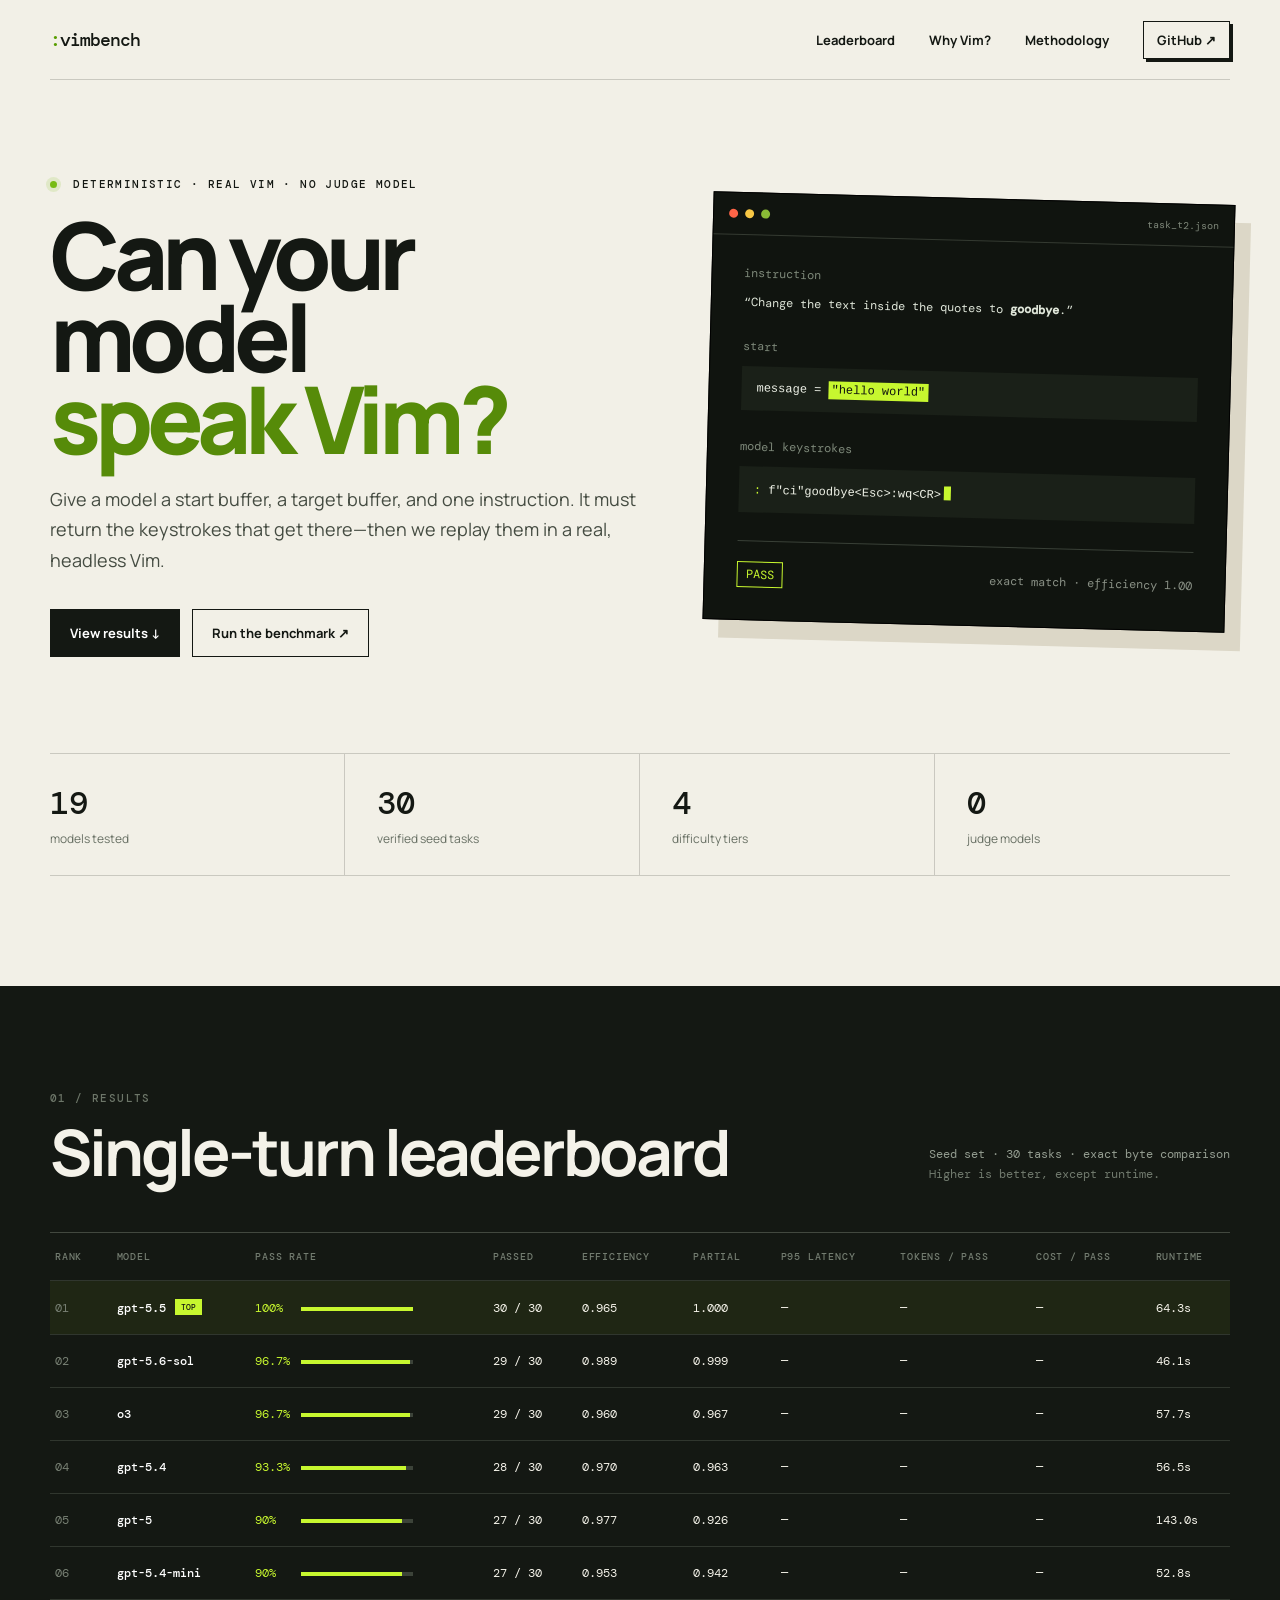
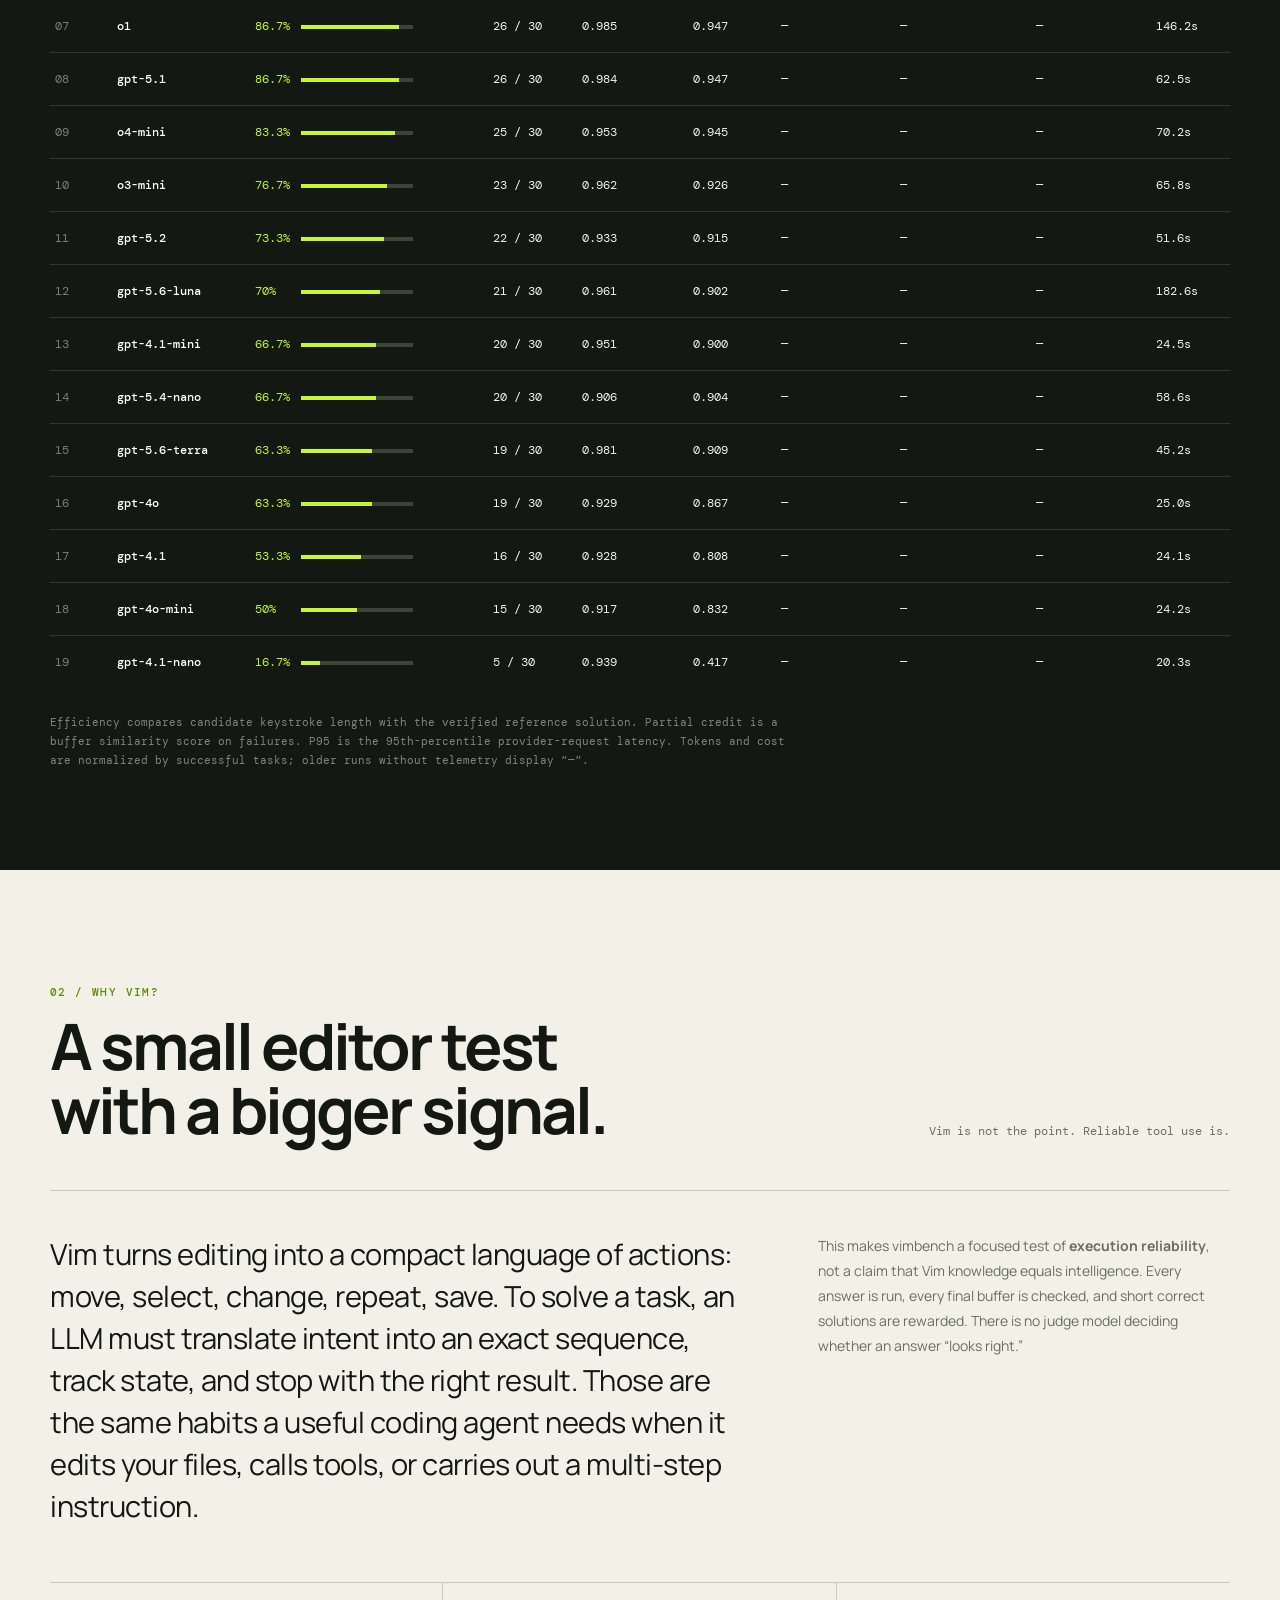
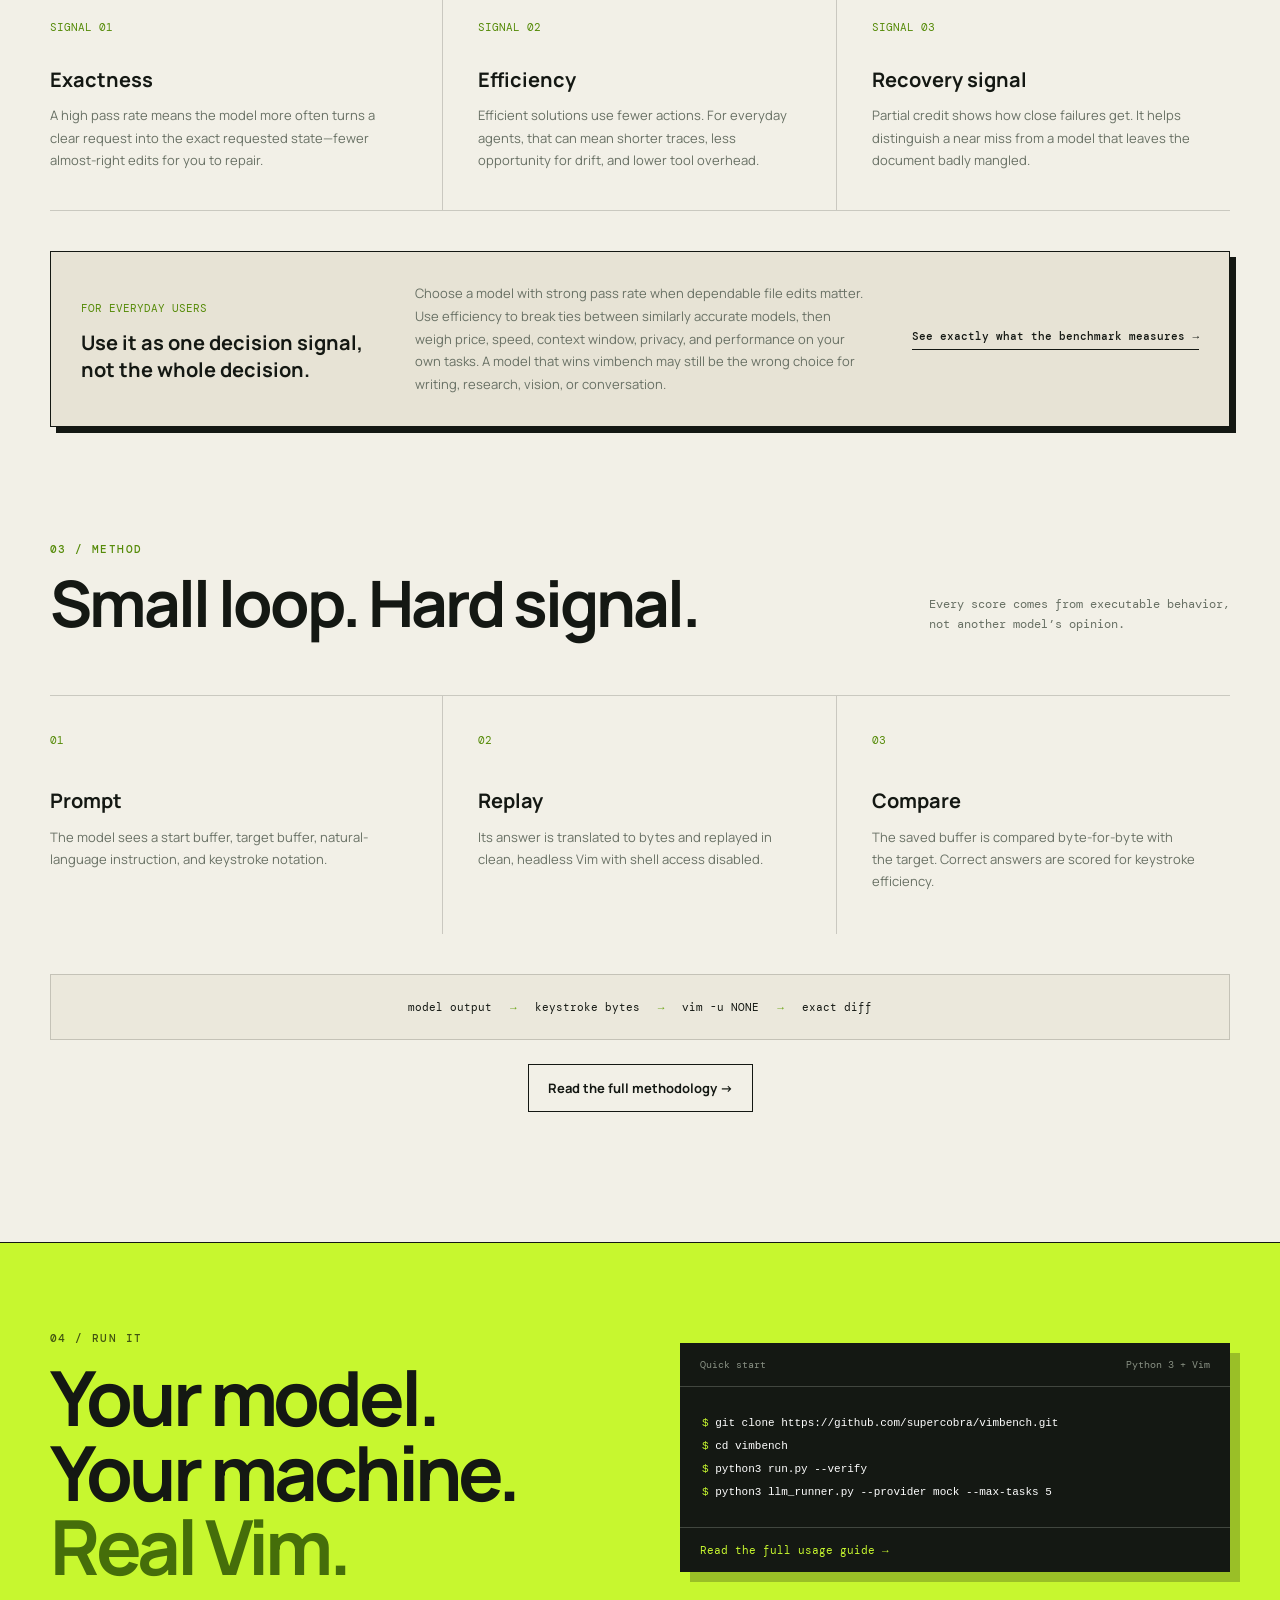
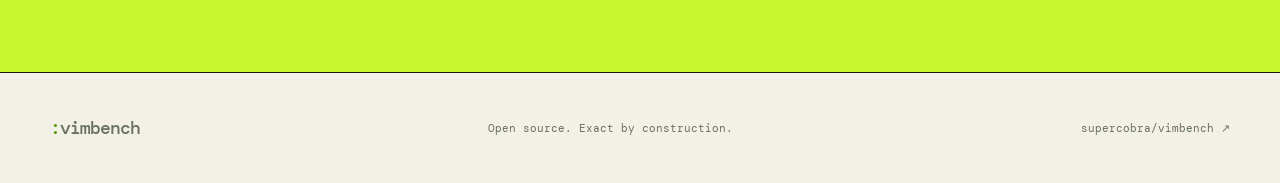
==== commit 85537978: "Add latency and token usage telemetry" ====
--- a/site/index.html
+++ b/site/index.html
@@ -76,15 +76,18 @@
                 <th scope="col">Passed</th>
                 <th scope="col">Efficiency</th>
                 <th scope="col">Partial</th>
+                <th scope="col">P95 latency</th>
+                <th scope="col">Tokens / pass</th>
+                <th scope="col">Cost / pass</th>
                 <th scope="col">Runtime</th>
               </tr>
             </thead>
             <tbody id="leaderboard-body">
-              <tr><td colspan="7" class="loading">Loading benchmark results…</td></tr>
+              <tr><td colspan="10" class="loading">Loading benchmark results…</td></tr>
             </tbody>
           </table>
         </div>
-        <p class="table-note">Efficiency compares candidate keystroke length with the verified reference solution. Partial credit is a buffer similarity score on failures.</p>
+        <p class="table-note">Efficiency compares candidate keystroke length with the verified reference solution. Partial credit is a buffer similarity score on failures. P95 is the 95th-percentile provider-request latency. Tokens and cost are normalized by successful tasks; older runs without telemetry display “—”.</p>
       </div>
     </section>
 
--- a/site/styles.css
+++ b/site/styles.css
@@ -74,7 +74,7 @@
 .section-heading > p { margin: 0; color: #949d91; font: 12px/1.7 var(--mono); }
 .updated { color: #717a6e; }
 .table-wrap { overflow-x: auto; border-top: 1px solid #42483f; }
-table { width: 100%; border-collapse: collapse; min-width: 800px; }
+table { width: 100%; border-collapse: collapse; min-width: 1100px; }
 th { padding: 17px 13px; color: #737c70; text-align: left; text-transform: uppercase; letter-spacing: .8px; font: 500 10px var(--mono); }
 th:first-child, td:first-child { padding-left: 5px; }
 td { padding: 18px 13px; border-top: 1px solid #30362e; font: 12px var(--mono); }
